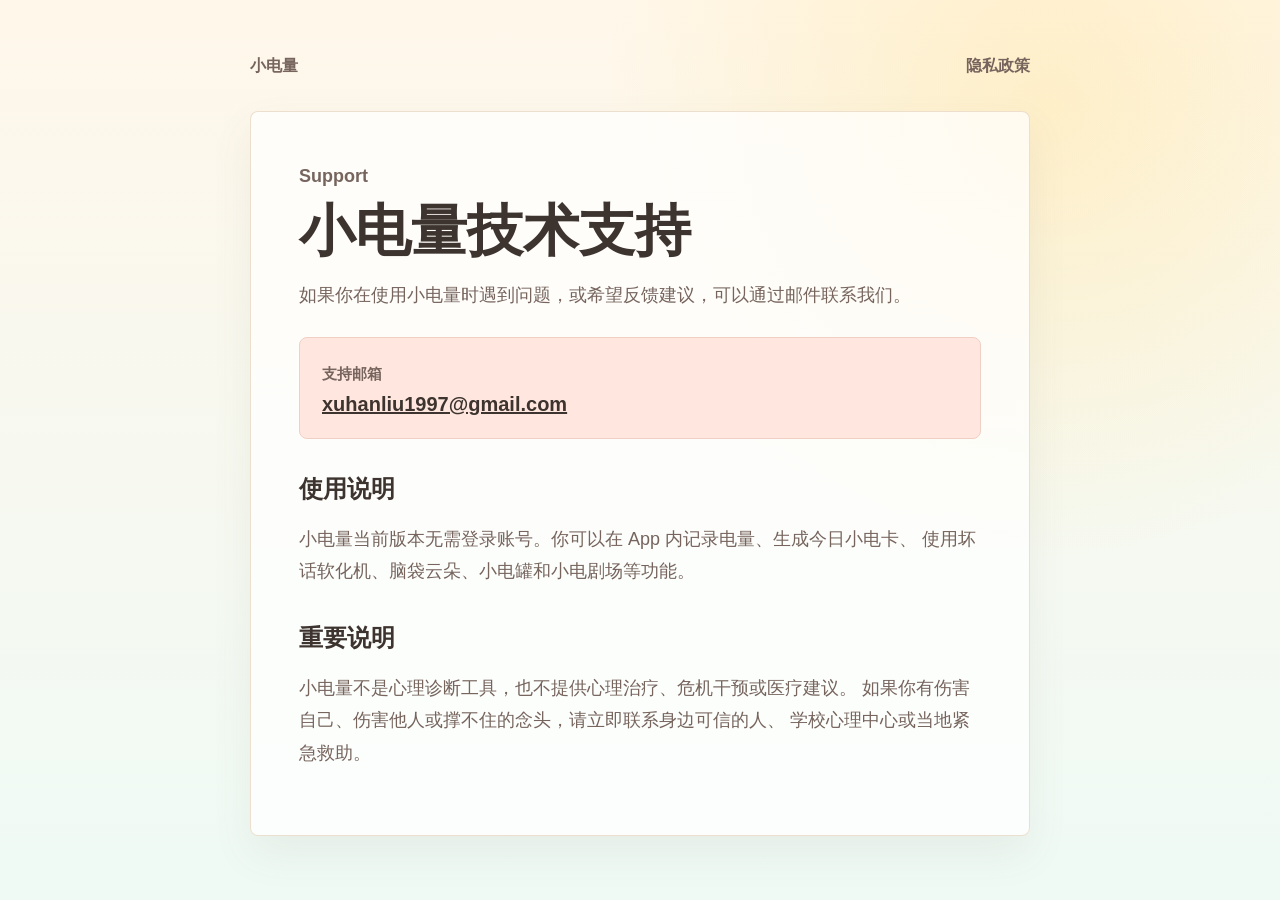
==== support.html @ ebfe357f "Add XiaoDianLi support site" ====
<!doctype html>
<html lang="zh-Hans">
  <head>
    <meta charset="utf-8">
    <meta name="viewport" content="width=device-width, initial-scale=1">
    <title>小电量技术支持</title>
    <meta name="description" content="小电量 App 技术支持页面。">
    <link rel="stylesheet" href="styles.css">
  </head>
  <body>
    <main class="page narrow">
      <nav class="topnav">
        <a href="index.html">小电量</a>
        <a href="privacy.html">隐私政策</a>
      </nav>

      <article class="content">
        <p class="eyebrow">Support</p>
        <h1>小电量技术支持</h1>
        <p>
          如果你在使用小电量时遇到问题，或希望反馈建议，可以通过邮件联系我们。
        </p>

        <div class="support-box">
          <p>支持邮箱</p>
          <a href="mailto:xuhanliu1997@gmail.com">xuhanliu1997@gmail.com</a>
        </div>

        <h2>使用说明</h2>
        <p>
          小电量当前版本无需登录账号。你可以在 App 内记录电量、生成今日小电卡、
          使用坏话软化机、脑袋云朵、小电罐和小电剧场等功能。
        </p>

        <h2>重要说明</h2>
        <p>
          小电量不是心理诊断工具，也不提供心理治疗、危机干预或医疗建议。
          如果你有伤害自己、伤害他人或撑不住的念头，请立即联系身边可信的人、
          学校心理中心或当地紧急救助。
        </p>
      </article>
    </main>
  </body>
</html>
---- styles.css ----
:root {
  color-scheme: light;
  --ink: #3e342f;
  --soft-ink: #76645d;
  --paper: #fffaf2;
  --card: #ffffff;
  --line: #ecdcc8;
  --mint: #dff5ec;
  --peach: #ffe7df;
  --honey: #ffe08a;
  --button: #6d5a51;
}

* {
  box-sizing: border-box;
}

body {
  margin: 0;
  min-height: 100vh;
  font-family: -apple-system, BlinkMacSystemFont, "Hiragino Sans GB", "PingFang SC", "Microsoft YaHei", sans-serif;
  background:
    radial-gradient(circle at 82% 12%, rgba(255, 224, 138, 0.36), transparent 28rem),
    linear-gradient(180deg, #fff7ea 0%, #effaf5 100%);
  color: var(--ink);
}

a {
  color: inherit;
}

.page {
  width: min(1040px, calc(100% - 32px));
  margin: 0 auto;
  padding: 56px 0;
}

.narrow {
  width: min(780px, calc(100% - 32px));
}

.hero {
  min-height: calc(100vh - 112px);
  display: flex;
  flex-direction: column;
  justify-content: center;
  gap: 28px;
}

.brand {
  display: flex;
  align-items: center;
  gap: 20px;
}

.brand img {
  width: 92px;
  height: 92px;
  border-radius: 24px;
  box-shadow: 0 16px 34px rgba(90, 70, 55, 0.16);
}

.eyebrow {
  margin: 0 0 10px;
  color: var(--soft-ink);
  font-weight: 700;
  letter-spacing: 0;
}

h1 {
  margin: 0;
  font-size: clamp(44px, 8vw, 92px);
  line-height: 1.04;
  letter-spacing: 0;
}

.lead {
  max-width: 760px;
  margin: 0;
  font-size: 30px;
  line-height: 1.45;
  color: var(--soft-ink);
}

.actions {
  display: flex;
  flex-wrap: wrap;
  gap: 12px;
}

.actions a,
.topnav a {
  text-decoration: none;
  font-weight: 800;
}

.actions a {
  display: inline-flex;
  min-height: 48px;
  align-items: center;
  border-radius: 24px;
  padding: 0 22px;
  background: var(--button);
  color: #fffaf2;
}

.actions a + a {
  background: #fff;
  color: var(--ink);
  border: 1px solid var(--line);
}

.topnav {
  display: flex;
  justify-content: space-between;
  gap: 16px;
  margin-bottom: 34px;
  color: var(--soft-ink);
}

.content {
  background: rgba(255, 255, 255, 0.72);
  border: 1px solid rgba(236, 220, 200, 0.9);
  border-radius: 8px;
  padding: clamp(24px, 5vw, 48px);
  box-shadow: 0 18px 42px rgba(103, 84, 76, 0.08);
}

.content h1 {
  font-size: clamp(34px, 6vw, 56px);
}

.content h2 {
  margin: 34px 0 12px;
  font-size: 24px;
  letter-spacing: 0;
}

.content p,
.features {
  font-size: 18px;
  line-height: 1.8;
  color: var(--soft-ink);
}

.features {
  display: grid;
  gap: 10px;
  margin: 24px 0;
  padding-left: 22px;
}

.note {
  padding: 16px 18px;
  border-radius: 8px;
  background: var(--mint);
}

.muted {
  color: #9a887f;
}

.support-box {
  margin: 26px 0;
  padding: 22px;
  border-radius: 8px;
  background: var(--peach);
  border: 1px solid #f0cfc4;
}

.support-box p {
  margin: 0 0 6px;
  font-size: 15px;
  font-weight: 800;
}

.support-box a {
  font-size: 20px;
  font-weight: 800;
}

@media (max-width: 640px) {
  .page {
    padding: 32px 0;
  }

  .hero {
    min-height: calc(100vh - 64px);
  }

  .brand {
    align-items: flex-start;
  }

  .brand img {
    width: 72px;
    height: 72px;
    border-radius: 20px;
  }

  .lead {
    font-size: 23px;
  }
}
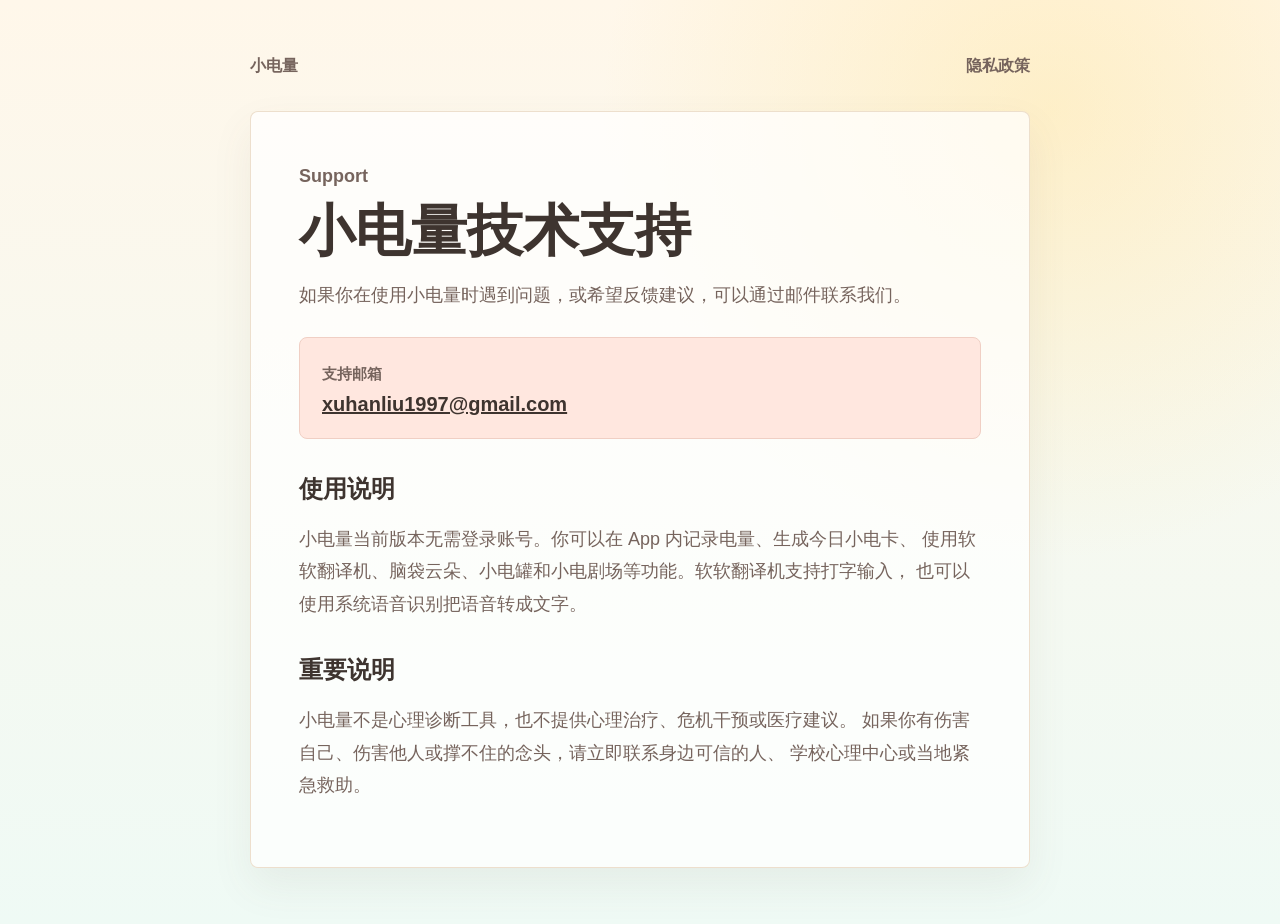
==== commit 15e1569f: "Update privacy text for voice input" ====
--- a/support.html
+++ b/support.html
@@ -29,7 +29,8 @@
         <h2>使用说明</h2>
         <p>
           小电量当前版本无需登录账号。你可以在 App 内记录电量、生成今日小电卡、
-          使用坏话软化机、脑袋云朵、小电罐和小电剧场等功能。
+          使用软软翻译机、脑袋云朵、小电罐和小电剧场等功能。软软翻译机支持打字输入，
+          也可以使用系统语音识别把语音转成文字。
         </p>
 
         <h2>重要说明</h2>
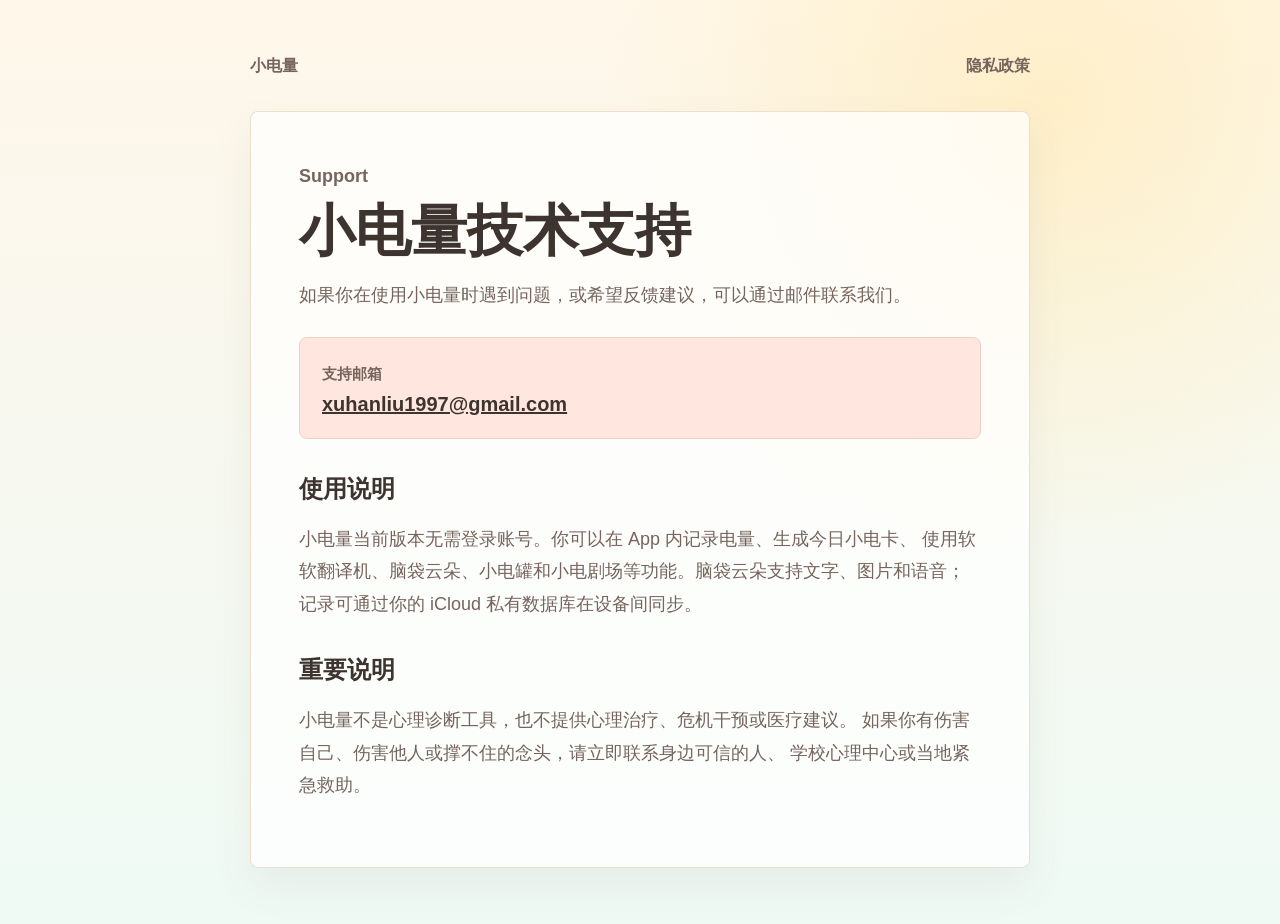
==== commit d555abcb: "Document iCloud cloud notes and media input" ====
--- a/support.html
+++ b/support.html
@@ -29,8 +29,8 @@
         <h2>使用说明</h2>
         <p>
           小电量当前版本无需登录账号。你可以在 App 内记录电量、生成今日小电卡、
-          使用软软翻译机、脑袋云朵、小电罐和小电剧场等功能。软软翻译机支持打字输入，
-          也可以使用系统语音识别把语音转成文字。
+          使用软软翻译机、脑袋云朵、小电罐和小电剧场等功能。脑袋云朵支持文字、图片和语音；
+          记录可通过你的 iCloud 私有数据库在设备间同步。
         </p>
 
         <h2>重要说明</h2>
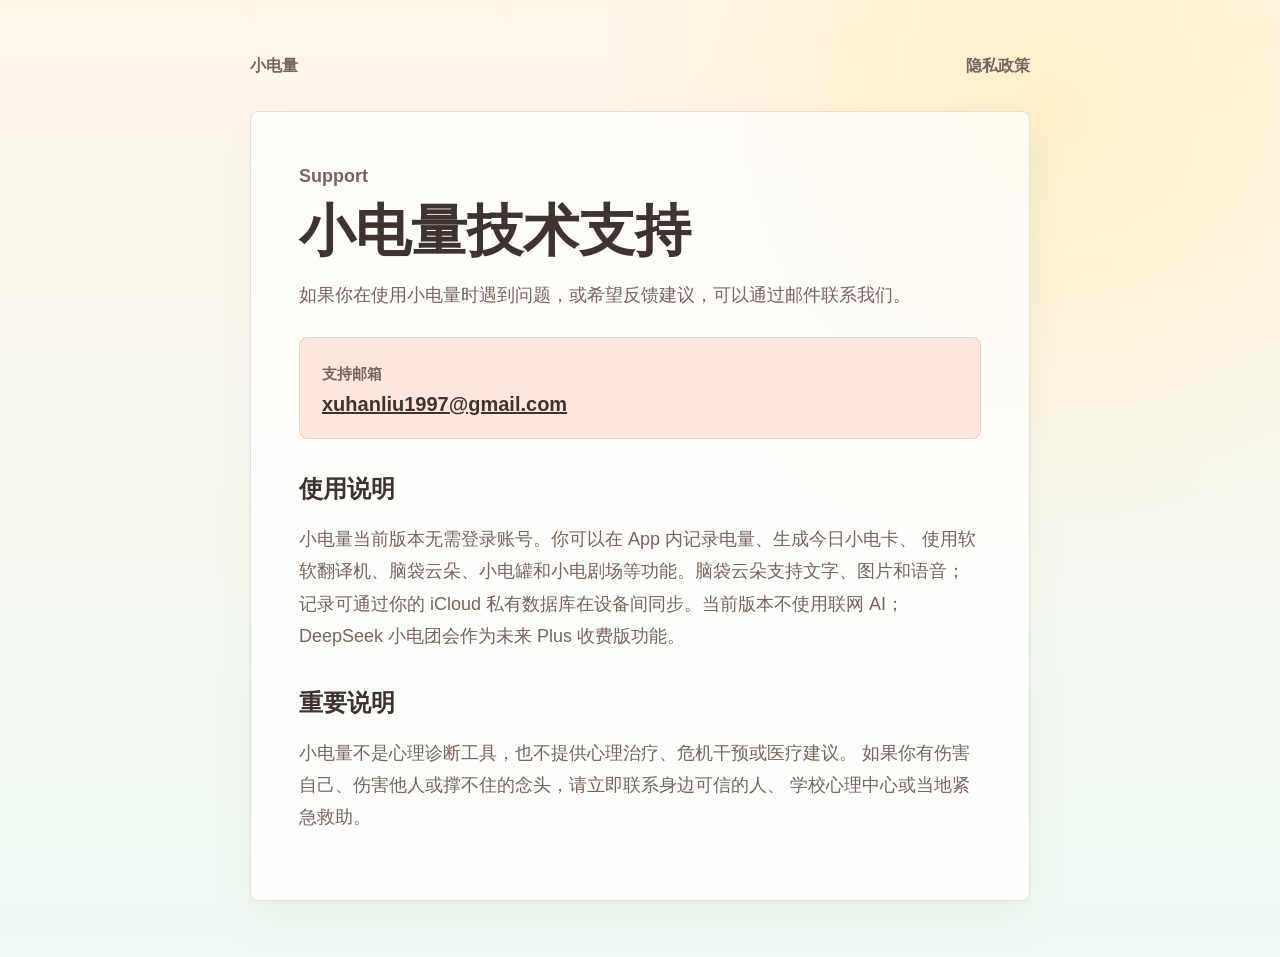
==== commit 85df4b3b: "Clarify AI is future Plus feature" ====
--- a/support.html
+++ b/support.html
@@ -30,7 +30,7 @@
         <p>
           小电量当前版本无需登录账号。你可以在 App 内记录电量、生成今日小电卡、
           使用软软翻译机、脑袋云朵、小电罐和小电剧场等功能。脑袋云朵支持文字、图片和语音；
-          记录可通过你的 iCloud 私有数据库在设备间同步。
+          记录可通过你的 iCloud 私有数据库在设备间同步。当前版本不使用联网 AI；DeepSeek 小电团会作为未来 Plus 收费版功能。
         </p>
 
         <h2>重要说明</h2>
